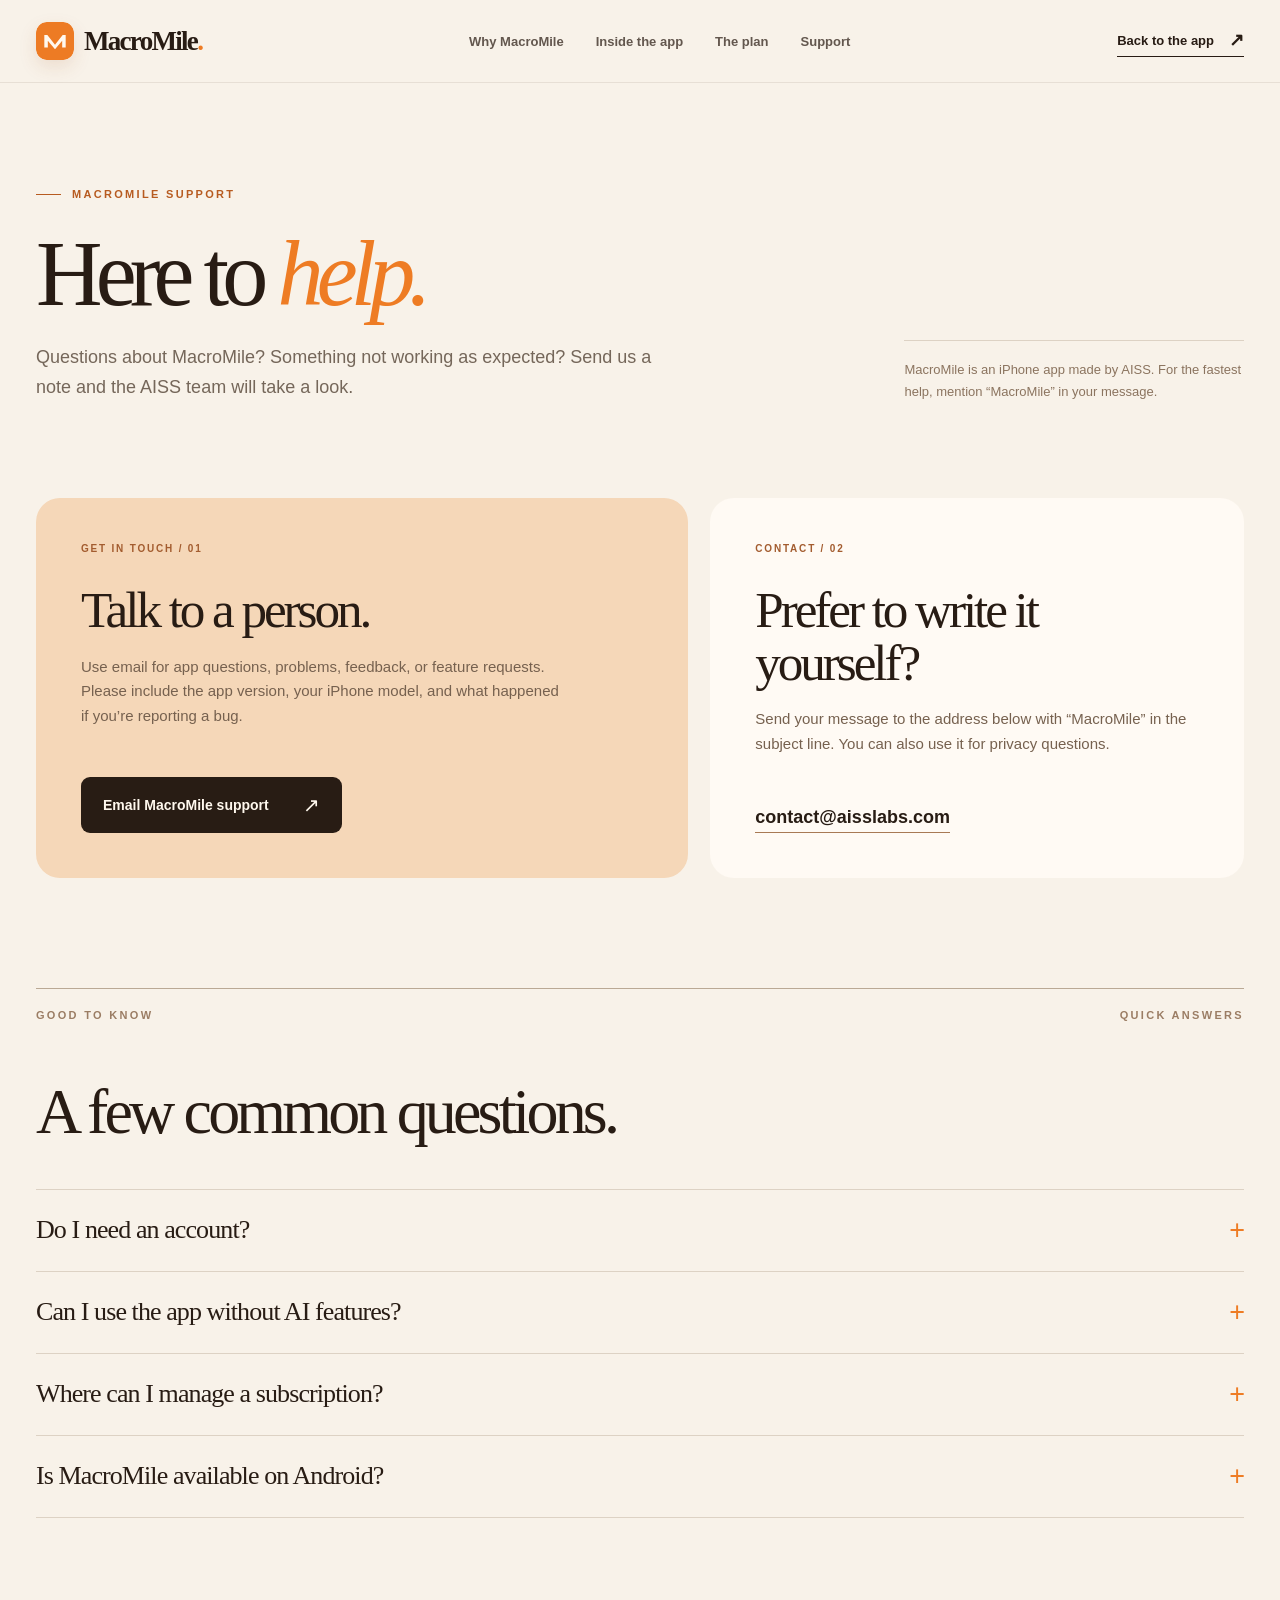
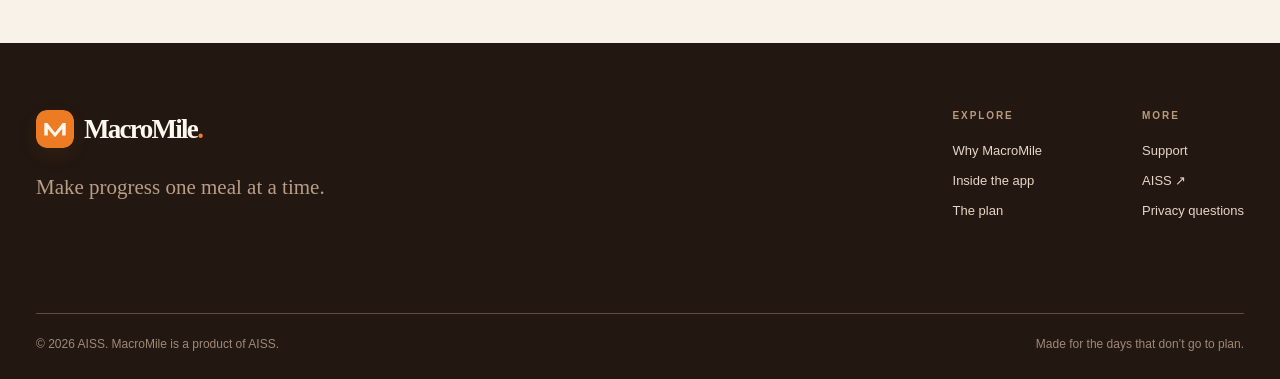
==== support/index.html @ 6ff987d9 "Add MacroMile marketing site" ====
<!doctype html>
<html lang="en">
<head>
  <meta charset="utf-8">
  <meta name="viewport" content="width=device-width, initial-scale=1">
  <meta name="theme-color" content="#f8f2e9">
  <meta name="description" content="Get help with MacroMile, the iPhone nutrition and macro tracking app by AISS. Contact the team, report a problem, or share feedback.">
  <title>Support — MacroMile</title>
  <link rel="icon" type="image/svg+xml" href="/assets/mark.svg">
  <link rel="stylesheet" href="/styles.css">
  <script src="/script.js" defer></script>
</head>
<body>
  <a class="skip-link" href="#main">Skip to content</a>
  <header class="site-header"><div class="header-inner shell"><a class="brand" href="/" aria-label="MacroMile home"><img src="/assets/mark.svg" width="38" height="38" alt=""><span>MacroMile<span class="brand-period">.</span></span></a><nav id="site-nav" class="site-nav" aria-label="Main navigation"><a href="/#why">Why MacroMile</a><a href="/#features">Inside the app</a><a href="/#planning">The plan</a><a href="/support/" aria-current="page">Support</a></nav><a class="header-cta" href="/">Back to the app <span aria-hidden="true">↗</span></a><button class="menu-toggle" type="button" aria-controls="site-nav" aria-expanded="false" aria-label="Open menu"><span></span><span></span></button></div></header>
  <main id="main" class="shell">
    <section class="support-hero"><div><p class="eyebrow"><span class="eyebrow-line"></span> MACROMILE SUPPORT</p><h1>Here to <em>help.</em></h1><p>Questions about MacroMile? Something not working as expected? Send us a note and the AISS team will take a look.</p></div><div class="support-hero-aside">MacroMile is an iPhone app made by AISS. For the fastest help, mention “MacroMile” in your message.</div></section>
    <section class="support-grid" aria-label="Ways to contact support">
      <article class="support-card support-card-primary"><span class="feature-num">GET IN TOUCH / 01</span><h2>Talk to a person.</h2><p>Use email for app questions, problems, feedback, or feature requests. Please include the app version, your iPhone model, and what happened if you’re reporting a bug.</p><a class="button button-dark" href="mailto:contact@aisslabs.com?subject=MacroMile%20support">Email MacroMile support <span aria-hidden="true">↗</span></a></article>
      <article class="support-card"><span class="feature-num">CONTACT / 02</span><h2>Prefer to write it yourself?</h2><p>Send your message to the address below with “MacroMile” in the subject line. You can also use it for privacy questions.</p><a class="support-address" href="mailto:contact@aisslabs.com">contact@aisslabs.com</a></article>
    </section>
    <section class="faq-section" aria-labelledby="faq-title"><div class="section-topline"><span>GOOD TO KNOW</span><span>QUICK ANSWERS</span></div><h2 id="faq-title">A few common questions.</h2><div class="faq-list"><details><summary>Do I need an account?</summary><p>No. MacroMile has no account or sign-up. Your log and profile are stored on your iPhone.</p></details><details><summary>Can I use the app without AI features?</summary><p>Yes. AI features are optional, and you can turn them off in the app. You can still track food and use the core weekly tools.</p></details><details><summary>Where can I manage a subscription?</summary><p>Subscriptions are managed through Apple. On your iPhone, open Settings, tap your name, then tap Subscriptions.</p></details><details><summary>Is MacroMile available on Android?</summary><p>MacroMile is made for iPhone. There is no Android version at this time.</p></details></div></section>
  </main>
  <footer class="site-footer"><div class="shell footer-main"><div><a class="brand footer-brand" href="/"><img src="/assets/mark.svg" width="38" height="38" alt=""><span>MacroMile<span class="brand-period">.</span></span></a><p>Make progress one meal at a time.</p></div><div class="footer-links"><div><span>EXPLORE</span><a href="/#why">Why MacroMile</a><a href="/#features">Inside the app</a><a href="/#planning">The plan</a></div><div><span>MORE</span><a href="/support/">Support</a><a href="https://aisslabs.com" target="_blank" rel="noopener noreferrer">AISS ↗</a><a href="mailto:contact@aisslabs.com?subject=MacroMile%20privacy%20question">Privacy questions</a></div></div></div><div class="shell footer-bottom"><span>© <span id="year">2026</span> AISS. MacroMile is a product of AISS.</span><span>Made for the days that don’t go to plan.</span></div></footer>
</body>
</html>
---- styles.css ----
@charset "UTF-8";

:root{--cream:#f8f2e9;--cream-2:#fffaf3;--ink:#281c14;--muted:#75675a;--line:#ddd2c4;--orange:#ee7c24;--peach:#f9dfc5;--dark:#2d2018;--radius:28px;--serif:Georgia,"Times New Roman",serif;--sans:-apple-system,BlinkMacSystemFont,"Segoe UI",Arial,sans-serif}
*{box-sizing:border-box}
html{scroll-behavior:smooth;scroll-padding-top:94px}
body{margin:0;background:var(--cream);color:var(--ink);font-family:var(--sans);-webkit-font-smoothing:antialiased}
img{display:block;max-width:100%}
a{color:inherit;text-decoration:none}
button{font:inherit}
::selection{background:#f6bb83;color:var(--ink)}
:focus-visible{outline:3px solid var(--orange);outline-offset:4px;border-radius:4px}
.shell{width:min(100% - 72px,1440px);margin-inline:auto}
.skip-link{position:absolute;left:20px;top:-60px;z-index:1000;background:var(--ink);color:white;padding:12px 18px}.skip-link:focus{top:14px}
.site-header{position:sticky;top:0;z-index:50;background:rgba(248,242,233,.91);backdrop-filter:blur(18px);border-bottom:1px solid rgba(84,54,29,.1)}
.header-inner{height:82px;display:flex;align-items:center;gap:28px}
.brand{display:inline-flex;align-items:center;gap:10px;white-space:nowrap;font-family:var(--serif);font-size:27px;font-weight:700;letter-spacing:-1.7px}
.brand img{width:38px;height:38px;border-radius:11px;box-shadow:0 7px 18px rgba(157,77,22,.13)}
.brand-period{color:var(--orange)}
.site-nav{display:flex;align-items:center;gap:32px;margin:auto;font-size:13px;font-weight:600;color:#63574e}
.site-nav a,.footer-links a{transition:color .2s}
.site-nav a:hover,.footer-links a:hover{color:var(--orange)}
.header-cta{display:inline-flex;gap:15px;align-items:center;border-bottom:1px solid var(--ink);padding:8px 0;font-size:13px;font-weight:700;white-space:nowrap}
.header-cta span{font-size:18px;line-height:0;transform:translateY(-1px)}
.menu-toggle{display:none}
.hero{min-height:770px;display:grid;grid-template-columns:.93fr 1.07fr;align-items:center;gap:30px;overflow:hidden}
.hero-copy{position:relative;z-index:2;padding:72px 0 76px}
.eyebrow{display:flex;align-items:center;gap:11px;margin:0 0 30px;font-size:11px;font-weight:800;letter-spacing:.21em;color:#b75b20}
.eyebrow-line{width:25px;height:1px;background:currentColor}
h1,h2,h3,p{margin-top:0}
h1,h2,h3{font-family:var(--serif);font-weight:400}
em{font-style:italic;font-weight:400}
.hero h1{font-size:clamp(65px,6.65vw,108px);line-height:.99;letter-spacing:-.07em;max-width:760px;margin:0 0 34px}
.hero h1 em{color:var(--orange)}
.hero-intro{max-width:540px;font-size:18px;line-height:1.67;color:#665749;margin-bottom:36px}
.hero-actions{display:flex;align-items:center;gap:30px;flex-wrap:wrap}
.button{display:inline-flex;align-items:center;justify-content:space-between;gap:34px;padding:17px 22px;border-radius:9px;font-size:14px;font-weight:750;min-height:56px;transition:transform .2s,box-shadow .2s,background .2s}
.button:hover{transform:translateY(-3px);box-shadow:0 14px 30px rgba(41,28,20,.14)}
.button-dark{background:var(--ink);color:#fff8ee}
.button-dark:hover{background:#483023}
.button span{font-size:20px;font-weight:400;line-height:0}
.text-link{font-size:14px;font-weight:700;border-bottom:1px solid #b2a08f;padding:8px 0;white-space:nowrap}
.text-link span{font-size:18px;margin-left:6px}
.hero-meta{display:flex;align-items:center;gap:9px;margin:72px 0 0;color:#887565;font-size:12px;letter-spacing:.07em;font-weight:650}
.meta-dot{width:7px;height:7px;border-radius:50%;background:var(--orange)}
.hero-art{height:750px;position:relative;isolation:isolate}
.hero-orbit{position:absolute;width:780px;height:780px;border-radius:50%;background:radial-gradient(circle at 43% 42%,#f9deb9 0 37%,#f4cda6 38% 55%,transparent 56%);top:-20px;left:5%;z-index:-2;opacity:.82}
.hero-card{position:absolute;overflow:hidden;border-radius:25px;background:#f5dfc7;box-shadow:0 28px 55px rgba(74,40,13,.22),0 0 0 1px rgba(117,65,23,.11);transition:transform .35s ease}
.hero-card img{width:100%;height:auto}
.hero-card-back{width:290px;top:127px;left:2%;transform:rotate(-12deg)}
.hero-card-front{width:342px;top:43px;right:0;transform:rotate(8deg)}
.hero-art:hover .hero-card-back{transform:translate(-7px,-7px) rotate(-14deg)}
.hero-art:hover .hero-card-front{transform:translate(8px,-9px) rotate(9deg)}
.hero-seal{position:absolute;width:117px;height:117px;border-radius:50%;background:#fffaf1;box-shadow:0 14px 30px rgba(79,47,20,.14);display:flex;align-items:center;justify-content:center;flex-direction:column;right:50px;bottom:69px;transform:rotate(9deg);font-size:13px;font-weight:850;line-height:1.17;text-align:center;letter-spacing:.11em;color:#b8541a}
.seal-star{font-size:18px;line-height:1;margin-top:4px}
.thesis-band{background:var(--orange);color:#fff9ee;overflow:hidden}
.thesis-track{display:flex;gap:36px;align-items:center;white-space:nowrap;min-height:93px;width:max-content;animation:drift 38s linear infinite;font-family:var(--serif);font-size:30px;letter-spacing:-.04em;font-style:italic}
.thesis-track span:first-child{margin-left:-200px}
.band-flower{font-size:26px;font-family:var(--sans);font-style:normal}
@keyframes drift{to{transform:translateX(-550px)}}
.section-space{padding-block:134px}
.section-topline{display:flex;align-items:center;justify-content:space-between;border-top:1px solid #baa995;padding-top:20px;margin-bottom:58px;color:#9b7d64;font-size:11px;letter-spacing:.21em;font-weight:800}
.story-heading{display:grid;grid-template-columns:1.2fr .6fr;gap:100px;align-items:end;margin-bottom:70px}
.story-heading h2,.feature-intro h2,.plan-heading h2,.values-layout h2{font-size:clamp(48px,5.4vw,82px);line-height:1.02;letter-spacing:-.065em;margin-bottom:0}
.story-heading h2 em,.plan-heading h2 em{color:var(--orange)}
.story-heading p,.feature-intro p,.plan-heading>p{font-size:17px;line-height:1.68;color:var(--muted);max-width:350px;margin:0 0 6px}
.story-layout{display:grid;grid-template-columns:minmax(0,.96fr) minmax(0,.84fr) minmax(0,.66fr);align-items:center;gap:36px}
.story-visual{position:relative;background:#e9c7a5;border-radius:24px;overflow:hidden;box-shadow:0 18px 35px rgba(85,54,32,.08)}
.story-visual img{width:100%;height:auto}
.story-visual-small{align-self:end;background:#ed822a}
.image-index{position:absolute;left:15px;bottom:16px;background:rgba(255,249,239,.88);backdrop-filter:blur(8px);padding:10px 13px;border-radius:100px;font-size:10px;font-weight:800;letter-spacing:.1em}
.story-detail{padding:30px 6px}
.small-mark{width:48px;height:48px;border:1px solid var(--orange);border-radius:50%;display:grid;place-items:center;color:var(--orange);font-size:25px;margin-bottom:31px}
.story-detail h3{font-size:clamp(37px,3.2vw,52px);line-height:1.06;letter-spacing:-.05em;margin-bottom:24px}
.story-detail h3 em{color:var(--orange)}
.story-detail>p{font-size:15px;line-height:1.75;color:var(--muted);margin-bottom:35px}
.principles{border-top:1px solid var(--line)}
.principles>div{display:grid;grid-template-columns:32px 1fr;gap:12px;align-items:start;padding:15px 0;border-bottom:1px solid var(--line)}
.principles span{font-size:11px;font-weight:800;color:var(--orange)}
.principles p{font-size:13px;line-height:1.45;margin:0;font-weight:650}
.features-section{background:#281d16;color:#fff7ed;overflow:hidden}
.section-topline-light{border-color:#6d5544;color:#b99c83}
.feature-intro{display:grid;grid-template-columns:1fr .48fr;align-items:end;gap:100px;margin-bottom:65px}
.feature-intro h2{max-width:810px}
.feature-intro h2 em{color:#f7a758}
.feature-intro p{color:#d0b9a7;margin-bottom:4px}
.feature-grid{display:grid;grid-template-columns:repeat(3,minmax(0,1fr));gap:20px;align-items:start}
.feature-card{position:relative;overflow:hidden;border-radius:23px;min-height:825px;color:var(--ink);display:flex;flex-direction:column}
.feature-card-peach{background:#f4dfc9}.feature-card-rose{background:#dab2a4}.feature-card-sand{background:#e8ccae}
.feature-card-copy{position:relative;z-index:2;padding:36px 33px 23px;min-height:278px}
.feature-num{font-size:10px;letter-spacing:.18em;font-weight:850;color:#a35c2f}
.feature-card h3{font-size:clamp(31px,2.7vw,45px);line-height:1.03;letter-spacing:-.05em;margin:23px 0 15px}
.feature-card p{font-size:14px;line-height:1.6;color:#664f40;margin:0}
.feature-card img{width:75%;height:auto;align-self:center;border-radius:16px 16px 0 0;box-shadow:0 18px 42px rgba(48,24,12,.17);margin-top:2px}
.feature-card-rose img{width:80%}
.plan-heading{display:grid;grid-template-columns:1fr .4fr;align-items:end;gap:100px;margin-bottom:64px}
.plan-heading h2{max-width:760px}.plan-heading>p{max-width:365px}
.plan-gallery{display:grid;grid-template-columns:repeat(3,minmax(0,1fr));gap:22px}
.plan-poster{margin:0;overflow:hidden;border-radius:22px 22px 0 0}
.plan-poster img{width:100%;height:auto;border-radius:22px;transition:transform .35s ease,box-shadow .35s ease;box-shadow:0 18px 34px rgba(100,63,31,.08)}
.plan-poster:hover img{transform:translateY(-7px);box-shadow:0 25px 48px rgba(100,63,31,.15)}
.plan-poster figcaption{display:flex;align-items:center;gap:13px;padding:19px 2px;font-size:13px;font-weight:700;border-bottom:1px solid var(--line)}
.plan-poster figcaption span{font-size:11px;color:var(--orange);font-weight:850}
.plan-note{max-width:610px;margin:35px 0 0 auto;font-size:13px;line-height:1.6;color:#907d6b}
.values-section{background:#e77b25;color:#fff9ef;padding:112px 0}
.values-layout{display:grid;grid-template-columns:1fr .54fr;gap:12%;align-items:center}
.eyebrow-cream{color:#fff2e2}
.values-layout h2{max-width:850px}
.values-layout h2 em{color:#3e2213}
.values-copy{padding-top:28px}
.values-copy p{font-size:17px;line-height:1.72;margin:0;color:#fff7ee}
.values-rule{height:1px;background:rgba(255,255,255,.55);margin:28px 0}
.closing-section{text-align:center;padding-block:160px;display:flex;align-items:center;flex-direction:column}
.closing-sun{font-size:42px;color:var(--orange);line-height:1;margin-bottom:36px}
.closing-section .eyebrow{margin-bottom:22px}
.closing-section h2{font-size:clamp(58px,7vw,110px);letter-spacing:-.075em;line-height:1;margin:0 0 28px}
.closing-section h2 em{color:var(--orange)}
.closing-section>p:not(.eyebrow){max-width:520px;color:var(--muted);font-size:17px;line-height:1.65;margin-bottom:30px}
.closing-actions{display:flex;align-items:center;gap:27px}
.closing-actions>span{font-size:12px;color:#917c68}
.site-footer{background:#221811;color:#fff8ee;padding:67px 0 28px}
.footer-main{display:grid;grid-template-columns:1fr 1fr;gap:50px;padding-bottom:95px}
.footer-brand{color:#fff8ee}
.footer-main>div:first-child>p{font-family:var(--serif);font-size:21px;color:#b99d86;margin:23px 0 0}
.footer-links{display:flex;justify-content:flex-end;gap:100px}
.footer-links>div{display:flex;flex-direction:column;gap:15px}
.footer-links span{font-size:10px;letter-spacing:.19em;color:#ba9a7e;font-weight:800;margin-bottom:7px}
.footer-links a{font-size:13px;color:#e6d6c8}
.footer-bottom{border-top:1px solid #634a3a;padding-top:23px;display:flex;justify-content:space-between;gap:20px;font-size:12px;color:#9f8878}

/* Support page */
.support-hero{padding-block:105px 95px;display:grid;grid-template-columns:1fr .42fr;gap:60px;align-items:end}
.support-hero h1{font-size:clamp(62px,7.2vw,112px);letter-spacing:-.075em;line-height:.97;margin:0 0 24px}
.support-hero h1 em{color:var(--orange)}
.support-hero p:not(.eyebrow){font-size:18px;line-height:1.65;color:var(--muted);max-width:620px;margin:0}
.support-hero-aside{border-top:1px solid var(--line);padding-top:18px;font-size:13px;line-height:1.7;color:#8b745f}
.support-grid{display:grid;grid-template-columns:1.1fr .9fr;gap:22px;padding-bottom:110px}
.support-card{border-radius:24px;padding:45px;background:#fffaf4;min-height:380px;display:flex;flex-direction:column;align-items:flex-start}
.support-card-primary{background:#f5d7b8}
.support-card .feature-num{margin-bottom:30px}
.support-card h2{font-size:clamp(38px,4vw,62px);line-height:1.03;letter-spacing:-.06em;margin:0 0 18px}
.support-card p{font-size:15px;line-height:1.65;color:#76614f;max-width:480px}
.support-card .button{margin-top:auto}
.support-address{font-size:18px;font-weight:700;border-bottom:1px solid #a87954;padding-bottom:4px;margin-top:auto}
.faq-section{padding-bottom:125px}
.faq-section h2{font-size:clamp(43px,5vw,72px);letter-spacing:-.06em;line-height:1.02;margin:0 0 45px}
.faq-list{border-top:1px solid var(--line)}
.faq-list details{border-bottom:1px solid var(--line);padding:25px 0}
.faq-list summary{cursor:pointer;list-style:none;display:flex;justify-content:space-between;gap:25px;font-family:var(--serif);font-size:26px;letter-spacing:-.035em}
.faq-list summary::-webkit-details-marker{display:none}
.faq-list summary::after{content:"+";font-family:var(--sans);font-size:27px;color:var(--orange);font-weight:300}
.faq-list details[open] summary::after{content:"−"}
.faq-list details p{max-width:780px;margin:18px 0 4px;font-size:15px;line-height:1.65;color:var(--muted)}

@media(max-width:1100px){.shell{width:min(100% - 48px,1440px)}.site-nav{gap:19px}.hero{grid-template-columns:1fr 1fr;min-height:675px}.hero h1{font-size:clamp(63px,6.9vw,90px)}.hero-art{height:660px}.hero-card-back{width:245px;top:140px}.hero-card-front{width:285px;top:65px}.hero-seal{right:28px;bottom:35px}.story-layout{gap:20px}.story-detail{padding:5px}.story-detail h3{font-size:37px}.feature-card{min-height:720px}.feature-card-copy{min-height:290px;padding:28px 24px 20px}.feature-card img{width:83%}.feature-intro,.plan-heading{gap:55px}}
@media(max-width:800px){.header-inner{height:70px}.site-nav{position:absolute;top:70px;left:0;right:0;background:var(--cream);border-bottom:1px solid var(--line);padding:22px 24px 28px;display:none;flex-direction:column;align-items:stretch;gap:0;box-shadow:0 20px 28px rgba(41,28,20,.07)}.site-nav.open{display:flex}.site-nav a{padding:13px 4px;font-size:15px}.header-cta{margin-left:auto}.menu-toggle{display:flex;width:38px;height:38px;border:0;background:transparent;flex-direction:column;align-items:center;justify-content:center;gap:6px;cursor:pointer}.menu-toggle span{height:2px;width:23px;background:var(--ink);transition:transform .2s}.menu-toggle[aria-expanded="true"] span:first-child{transform:translateY(4px) rotate(45deg)}.menu-toggle[aria-expanded="true"] span:last-child{transform:translateY(-4px) rotate(-45deg)}.hero{display:flex;flex-direction:column;align-items:stretch;min-height:0;gap:0}.hero-copy{padding:88px 0 10px}.hero h1{max-width:750px;font-size:clamp(62px,10vw,94px)}.hero-intro{max-width:620px}.hero-meta{margin-top:44px}.hero-art{height:700px;width:min(100%,660px);align-self:center}.hero-card-back{left:8%;top:115px;width:285px}.hero-card-front{right:5%;top:30px;width:330px}.hero-orbit{left:0}.story-heading,.feature-intro,.plan-heading,.values-layout{grid-template-columns:1fr;gap:26px}.story-heading p,.feature-intro p,.plan-heading>p{max-width:590px}.story-layout{grid-template-columns:1fr 1fr;gap:24px}.story-detail{grid-column:2;grid-row:1;padding:5px}.story-visual-small{grid-column:2;grid-row:2;max-width:65%;justify-self:center}.story-visual:first-child{grid-row:1/span 2}.feature-grid{gap:14px}.feature-card{min-height:620px}.feature-card-copy{min-height:340px}.feature-card h3{font-size:31px}.feature-card p{font-size:13px}.feature-card img{width:90%}.plan-gallery{gap:14px}.values-layout{gap:25px}.values-copy{padding-top:0}.values-copy p{max-width:650px}.support-hero{grid-template-columns:1fr;gap:30px}.support-hero-aside{max-width:600px}.support-grid{grid-template-columns:1fr 1fr}.footer-links{gap:55px}}
@media(max-width:620px){.shell{width:min(100% - 34px,1440px)}.header-inner{gap:10px}.brand{font-size:23px;letter-spacing:-1.4px}.brand img{width:33px;height:33px}.header-cta{font-size:11px;gap:5px}.header-cta span{font-size:15px}.hero-copy{padding-top:68px}.eyebrow{font-size:9px;letter-spacing:.18em;margin-bottom:24px}.hero h1{font-size:clamp(55px,14vw,80px);margin-bottom:26px}.hero-intro{font-size:16px;line-height:1.6}.hero-actions{gap:20px}.button{min-height:52px;padding:15px 17px;font-size:13px;gap:16px}.text-link{font-size:13px}.hero-meta{margin-top:37px}.hero-art{height:505px;overflow:hidden;margin-top:10px}.hero-orbit{width:570px;height:570px;left:50%;transform:translateX(-50%);top:40px}.hero-card{border-radius:16px}.hero-card-back{width:195px;top:95px;left:4%;transform:rotate(-10deg)}.hero-card-front{width:222px;top:42px;right:1%;transform:rotate(8deg)}.hero-seal{width:84px;height:84px;right:12px;bottom:31px;font-size:9px}.seal-star{font-size:13px}.thesis-track{min-height:67px;font-size:22px;gap:22px}.section-space{padding-block:83px}.section-topline{margin-bottom:38px;font-size:9px;letter-spacing:.1em}.story-heading h2,.feature-intro h2,.plan-heading h2,.values-layout h2{font-size:clamp(45px,10vw,62px)}.story-heading p,.feature-intro p,.plan-heading>p{font-size:15px}.story-heading{margin-bottom:35px}.story-layout{grid-template-columns:1fr 1fr;gap:13px;align-items:start}.story-visual:first-child{grid-column:1;grid-row:1}.story-detail{grid-column:2;grid-row:1;padding:0}.story-detail .small-mark{display:none}.story-detail h3{font-size:clamp(28px,6vw,38px);margin-bottom:13px}.story-detail>p{font-size:12px;line-height:1.5;margin-bottom:11px}.principles>div{grid-template-columns:22px 1fr;gap:4px;padding:8px 0}.principles p{font-size:10px}.principles span{font-size:9px}.story-visual-small{grid-column:2;grid-row:2;max-width:90%;justify-self:start}.image-index{font-size:8px;padding:7px 8px;left:8px;bottom:8px}.feature-intro{margin-bottom:36px}.feature-grid{grid-template-columns:1fr;gap:18px}.feature-card{min-height:0;display:grid;grid-template-columns:1fr 44%;align-items:center;border-radius:20px}.feature-card-copy{min-height:0;padding:24px 16px 24px 24px}.feature-card h3{font-size:33px;margin:17px 0 12px}.feature-card p{font-size:12px}.feature-card img,.feature-card-rose img{width:94%;align-self:end;margin-top:30px;border-radius:12px 0 0 0}.plan-heading{margin-bottom:35px}.plan-gallery{display:flex;overflow-x:auto;scroll-snap-type:x mandatory;scrollbar-width:thin;scroll-padding-left:17px;margin:0 -17px;padding:0 17px 10px;gap:14px}.plan-poster{flex:0 0 75%;scroll-snap-align:start}.plan-poster figcaption{font-size:12px}.plan-note{font-size:12px;margin-top:25px}.values-section{padding:76px 0}.values-copy p{font-size:15px}.closing-section{padding-block:100px}.closing-section h2{font-size:clamp(54px,12vw,75px)}.closing-section>p:not(.eyebrow){font-size:15px}.closing-actions{flex-direction:column;gap:15px}.site-footer{padding-top:55px}.footer-main{grid-template-columns:1fr;gap:43px;padding-bottom:65px}.footer-links{justify-content:flex-start;gap:75px}.footer-bottom{flex-direction:column;gap:10px}.support-hero{padding-block:75px 55px}.support-hero h1{font-size:clamp(58px,13vw,84px)}.support-hero p:not(.eyebrow){font-size:16px}.support-grid{grid-template-columns:1fr;padding-bottom:70px}.support-card{min-height:335px;padding:29px}.faq-section{padding-bottom:85px}.faq-list summary{font-size:22px}}
@media(max-width:390px){.header-cta{display:none}.menu-toggle{margin-left:auto}.hero-card-back{left:0;width:180px}.hero-card-front{right:-7px;width:208px}.story-detail>p{font-size:11px}.feature-card h3{font-size:28px}.feature-card p{font-size:11px}}
@media(min-width:621px){.hero-card-front{right:35px;transform:rotate(5deg)}.hero-card-back{left:22px;transform:rotate(-8deg)}.hero-art:hover .hero-card-front{transform:translate(6px,-8px) rotate(6deg)}.hero-art:hover .hero-card-back{transform:translate(-5px,-6px) rotate(-9deg)}}
@media(max-width:620px){.hero-card-back{left:15px;top:98px;width:170px;transform:rotate(-4deg)}.hero-card-front{right:15px;top:45px;width:190px;transform:rotate(4deg)}.hero-art:hover .hero-card-back{transform:rotate(-4deg)}.hero-art:hover .hero-card-front{transform:rotate(4deg)}.story-layout{display:flex;flex-direction:column;gap:25px}.story-visual:first-child{width:min(70%,280px);align-self:flex-start}.story-visual-small{width:min(70%,280px);max-width:none;align-self:flex-end}.story-detail{width:100%;padding:6px 0}.story-detail h3{font-size:41px}.story-detail>p{font-size:15px;line-height:1.65;margin-bottom:20px}.principles>div{grid-template-columns:28px 1fr;gap:8px;padding:12px 0}.principles p{font-size:13px}.principles span{font-size:10px}}
@media(max-width:390px){.hero-card-back{left:12px;width:164px}.hero-card-front{right:12px;width:182px}.story-detail>p{font-size:15px}}
@media(prefers-reduced-motion:reduce){html{scroll-behavior:auto}.thesis-track{animation:none}.hero-card,.plan-poster img,.button{transition:none}}
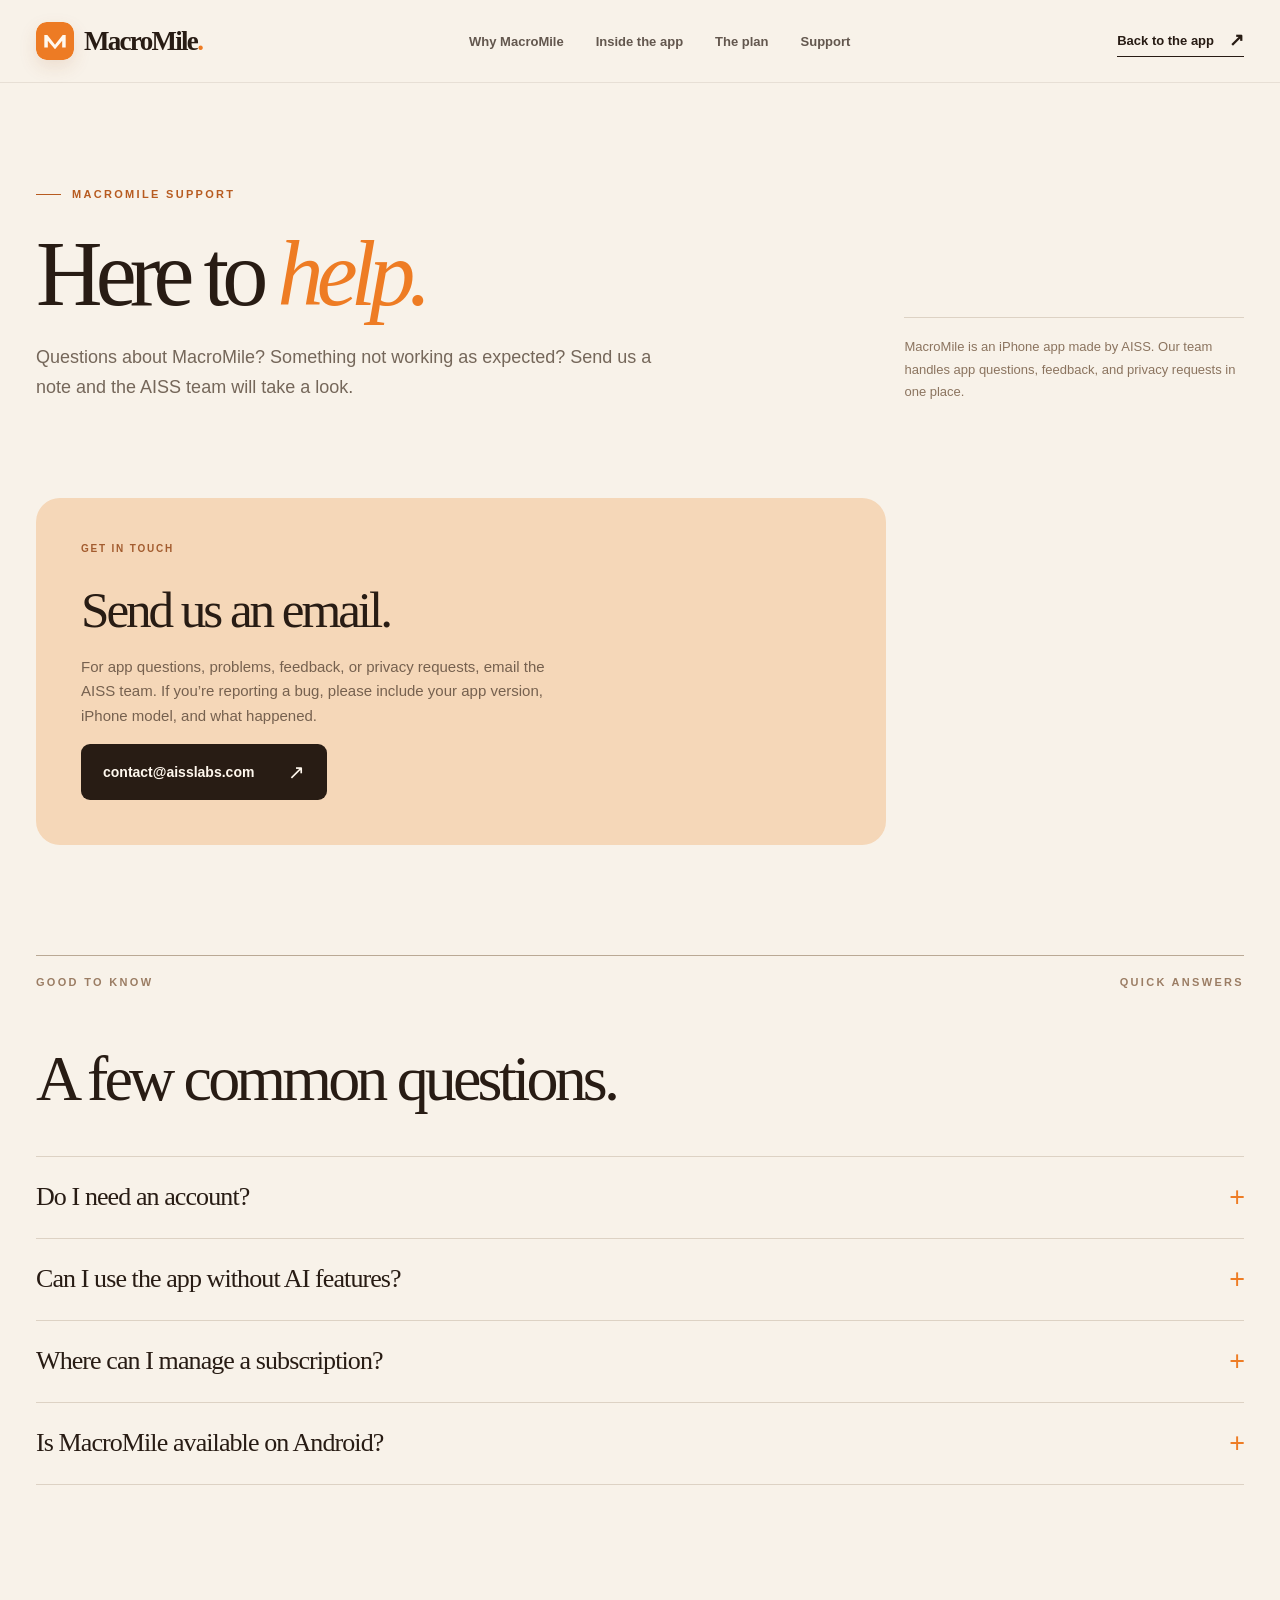
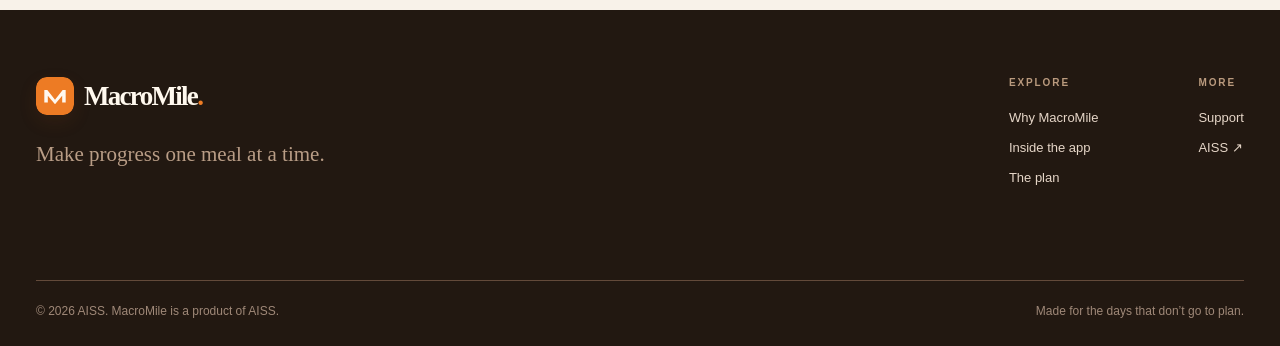
==== commit 5fc301ca: "Simplify MacroMile support contact" ====
--- a/support/index.html
+++ b/support/index.html
@@ -14,13 +14,12 @@
   <a class="skip-link" href="#main">Skip to content</a>
   <header class="site-header"><div class="header-inner shell"><a class="brand" href="/" aria-label="MacroMile home"><img src="/assets/mark.svg" width="38" height="38" alt=""><span>MacroMile<span class="brand-period">.</span></span></a><nav id="site-nav" class="site-nav" aria-label="Main navigation"><a href="/#why">Why MacroMile</a><a href="/#features">Inside the app</a><a href="/#planning">The plan</a><a href="/support/" aria-current="page">Support</a></nav><a class="header-cta" href="/">Back to the app <span aria-hidden="true">↗</span></a><button class="menu-toggle" type="button" aria-controls="site-nav" aria-expanded="false" aria-label="Open menu"><span></span><span></span></button></div></header>
   <main id="main" class="shell">
-    <section class="support-hero"><div><p class="eyebrow"><span class="eyebrow-line"></span> MACROMILE SUPPORT</p><h1>Here to <em>help.</em></h1><p>Questions about MacroMile? Something not working as expected? Send us a note and the AISS team will take a look.</p></div><div class="support-hero-aside">MacroMile is an iPhone app made by AISS. For the fastest help, mention “MacroMile” in your message.</div></section>
-    <section class="support-grid" aria-label="Ways to contact support">
-      <article class="support-card support-card-primary"><span class="feature-num">GET IN TOUCH / 01</span><h2>Talk to a person.</h2><p>Use email for app questions, problems, feedback, or feature requests. Please include the app version, your iPhone model, and what happened if you’re reporting a bug.</p><a class="button button-dark" href="mailto:contact@aisslabs.com?subject=MacroMile%20support">Email MacroMile support <span aria-hidden="true">↗</span></a></article>
-      <article class="support-card"><span class="feature-num">CONTACT / 02</span><h2>Prefer to write it yourself?</h2><p>Send your message to the address below with “MacroMile” in the subject line. You can also use it for privacy questions.</p><a class="support-address" href="mailto:contact@aisslabs.com">contact@aisslabs.com</a></article>
+    <section class="support-hero"><div><p class="eyebrow"><span class="eyebrow-line"></span> MACROMILE SUPPORT</p><h1>Here to <em>help.</em></h1><p>Questions about MacroMile? Something not working as expected? Send us a note and the AISS team will take a look.</p></div><div class="support-hero-aside">MacroMile is an iPhone app made by AISS. Our team handles app questions, feedback, and privacy requests in one place.</div></section>
+    <section class="support-grid" aria-label="Contact MacroMile support">
+      <article class="support-card support-card-primary"><span class="feature-num">GET IN TOUCH</span><h2>Send us an email.</h2><p>For app questions, problems, feedback, or privacy requests, email the AISS team. If you’re reporting a bug, please include your app version, iPhone model, and what happened.</p><a class="button button-dark" href="mailto:contact@aisslabs.com?subject=MacroMile%20support">contact@aisslabs.com <span aria-hidden="true">↗</span></a></article>
     </section>
     <section class="faq-section" aria-labelledby="faq-title"><div class="section-topline"><span>GOOD TO KNOW</span><span>QUICK ANSWERS</span></div><h2 id="faq-title">A few common questions.</h2><div class="faq-list"><details><summary>Do I need an account?</summary><p>No. MacroMile has no account or sign-up. Your log and profile are stored on your iPhone.</p></details><details><summary>Can I use the app without AI features?</summary><p>Yes. AI features are optional, and you can turn them off in the app. You can still track food and use the core weekly tools.</p></details><details><summary>Where can I manage a subscription?</summary><p>Subscriptions are managed through Apple. On your iPhone, open Settings, tap your name, then tap Subscriptions.</p></details><details><summary>Is MacroMile available on Android?</summary><p>MacroMile is made for iPhone. There is no Android version at this time.</p></details></div></section>
   </main>
-  <footer class="site-footer"><div class="shell footer-main"><div><a class="brand footer-brand" href="/"><img src="/assets/mark.svg" width="38" height="38" alt=""><span>MacroMile<span class="brand-period">.</span></span></a><p>Make progress one meal at a time.</p></div><div class="footer-links"><div><span>EXPLORE</span><a href="/#why">Why MacroMile</a><a href="/#features">Inside the app</a><a href="/#planning">The plan</a></div><div><span>MORE</span><a href="/support/">Support</a><a href="https://aisslabs.com" target="_blank" rel="noopener noreferrer">AISS ↗</a><a href="mailto:contact@aisslabs.com?subject=MacroMile%20privacy%20question">Privacy questions</a></div></div></div><div class="shell footer-bottom"><span>© <span id="year">2026</span> AISS. MacroMile is a product of AISS.</span><span>Made for the days that don’t go to plan.</span></div></footer>
+  <footer class="site-footer"><div class="shell footer-main"><div><a class="brand footer-brand" href="/"><img src="/assets/mark.svg" width="38" height="38" alt=""><span>MacroMile<span class="brand-period">.</span></span></a><p>Make progress one meal at a time.</p></div><div class="footer-links"><div><span>EXPLORE</span><a href="/#why">Why MacroMile</a><a href="/#features">Inside the app</a><a href="/#planning">The plan</a></div><div><span>MORE</span><a href="/support/">Support</a><a href="https://aisslabs.com" target="_blank" rel="noopener noreferrer">AISS ↗</a></div></div></div><div class="shell footer-bottom"><span>© <span id="year">2026</span> AISS. MacroMile is a product of AISS.</span><span>Made for the days that don’t go to plan.</span></div></footer>
 </body>
 </html>
--- a/styles.css
+++ b/styles.css
@@ -133,14 +133,13 @@
 .support-hero h1 em{color:var(--orange)}
 .support-hero p:not(.eyebrow){font-size:18px;line-height:1.65;color:var(--muted);max-width:620px;margin:0}
 .support-hero-aside{border-top:1px solid var(--line);padding-top:18px;font-size:13px;line-height:1.7;color:#8b745f}
-.support-grid{display:grid;grid-template-columns:1.1fr .9fr;gap:22px;padding-bottom:110px}
-.support-card{border-radius:24px;padding:45px;background:#fffaf4;min-height:380px;display:flex;flex-direction:column;align-items:flex-start}
+.support-grid{display:grid;grid-template-columns:minmax(0,1fr);max-width:850px;padding-bottom:110px}
+.support-card{border-radius:24px;padding:45px;background:#fffaf4;min-height:330px;display:flex;flex-direction:column;align-items:flex-start}
 .support-card-primary{background:#f5d7b8}
 .support-card .feature-num{margin-bottom:30px}
 .support-card h2{font-size:clamp(38px,4vw,62px);line-height:1.03;letter-spacing:-.06em;margin:0 0 18px}
 .support-card p{font-size:15px;line-height:1.65;color:#76614f;max-width:480px}
 .support-card .button{margin-top:auto}
-.support-address{font-size:18px;font-weight:700;border-bottom:1px solid #a87954;padding-bottom:4px;margin-top:auto}
 .faq-section{padding-bottom:125px}
 .faq-section h2{font-size:clamp(43px,5vw,72px);letter-spacing:-.06em;line-height:1.02;margin:0 0 45px}
 .faq-list{border-top:1px solid var(--line)}
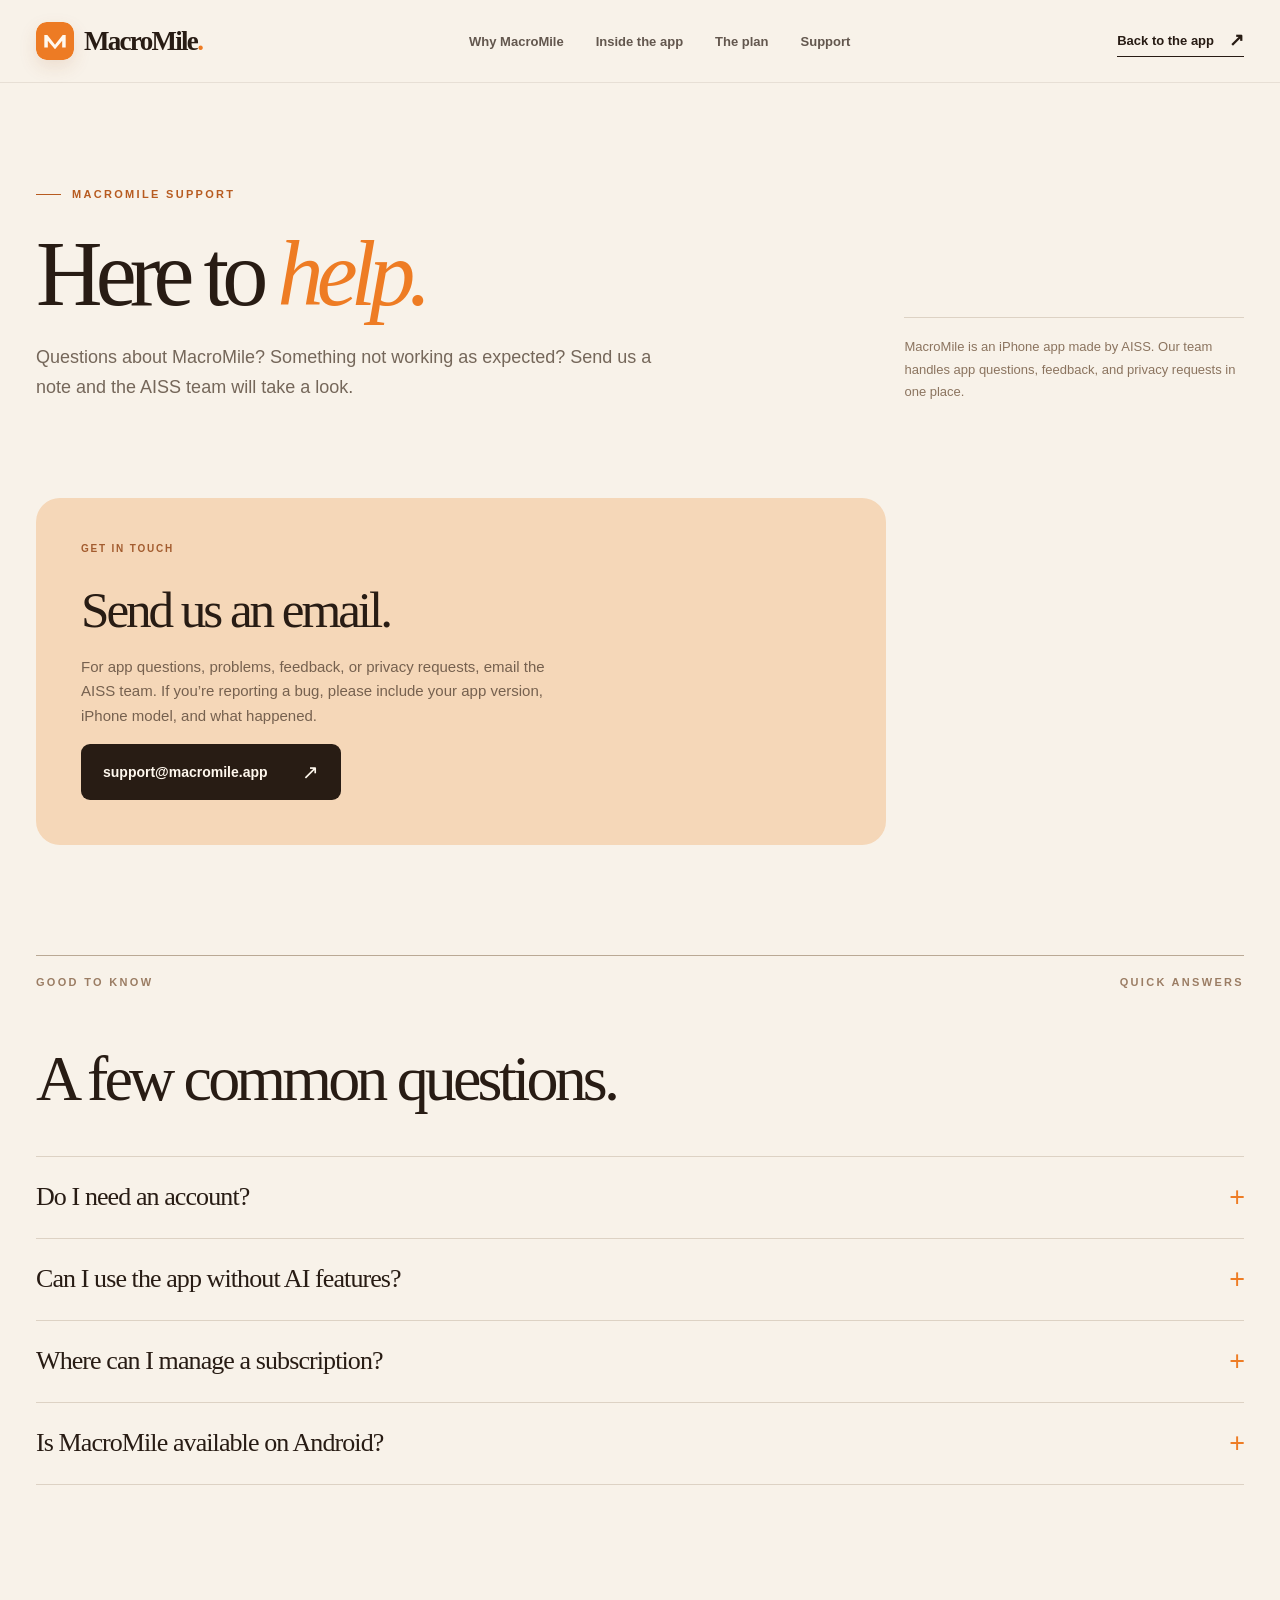
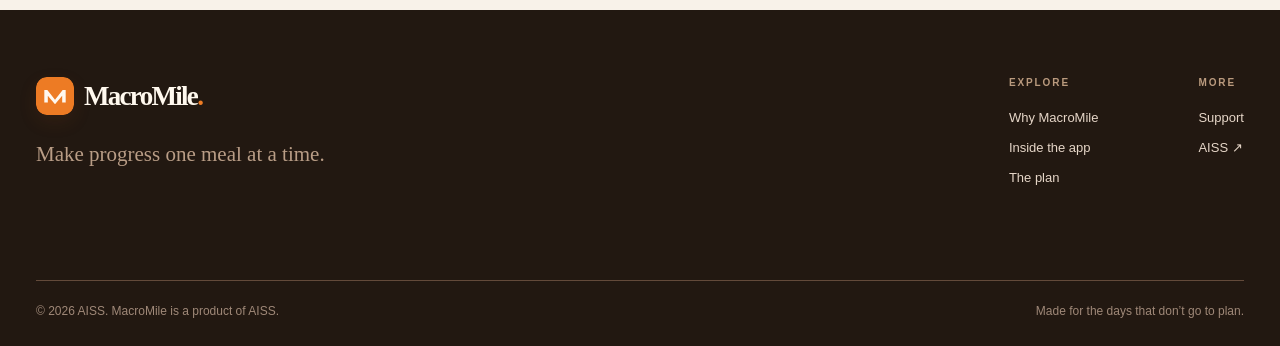
==== commit 877e3264: "Use branded MacroMile support address" ====
--- a/support/index.html
+++ b/support/index.html
@@ -16,7 +16,7 @@
   <main id="main" class="shell">
     <section class="support-hero"><div><p class="eyebrow"><span class="eyebrow-line"></span> MACROMILE SUPPORT</p><h1>Here to <em>help.</em></h1><p>Questions about MacroMile? Something not working as expected? Send us a note and the AISS team will take a look.</p></div><div class="support-hero-aside">MacroMile is an iPhone app made by AISS. Our team handles app questions, feedback, and privacy requests in one place.</div></section>
     <section class="support-grid" aria-label="Contact MacroMile support">
-      <article class="support-card support-card-primary"><span class="feature-num">GET IN TOUCH</span><h2>Send us an email.</h2><p>For app questions, problems, feedback, or privacy requests, email the AISS team. If you’re reporting a bug, please include your app version, iPhone model, and what happened.</p><a class="button button-dark" href="mailto:contact@aisslabs.com?subject=MacroMile%20support">contact@aisslabs.com <span aria-hidden="true">↗</span></a></article>
+      <article class="support-card support-card-primary"><span class="feature-num">GET IN TOUCH</span><h2>Send us an email.</h2><p>For app questions, problems, feedback, or privacy requests, email the AISS team. If you’re reporting a bug, please include your app version, iPhone model, and what happened.</p><a class="button button-dark" href="mailto:support@macromile.app?subject=MacroMile%20support">support@macromile.app <span aria-hidden="true">↗</span></a></article>
     </section>
     <section class="faq-section" aria-labelledby="faq-title"><div class="section-topline"><span>GOOD TO KNOW</span><span>QUICK ANSWERS</span></div><h2 id="faq-title">A few common questions.</h2><div class="faq-list"><details><summary>Do I need an account?</summary><p>No. MacroMile has no account or sign-up. Your log and profile are stored on your iPhone.</p></details><details><summary>Can I use the app without AI features?</summary><p>Yes. AI features are optional, and you can turn them off in the app. You can still track food and use the core weekly tools.</p></details><details><summary>Where can I manage a subscription?</summary><p>Subscriptions are managed through Apple. On your iPhone, open Settings, tap your name, then tap Subscriptions.</p></details><details><summary>Is MacroMile available on Android?</summary><p>MacroMile is made for iPhone. There is no Android version at this time.</p></details></div></section>
   </main>
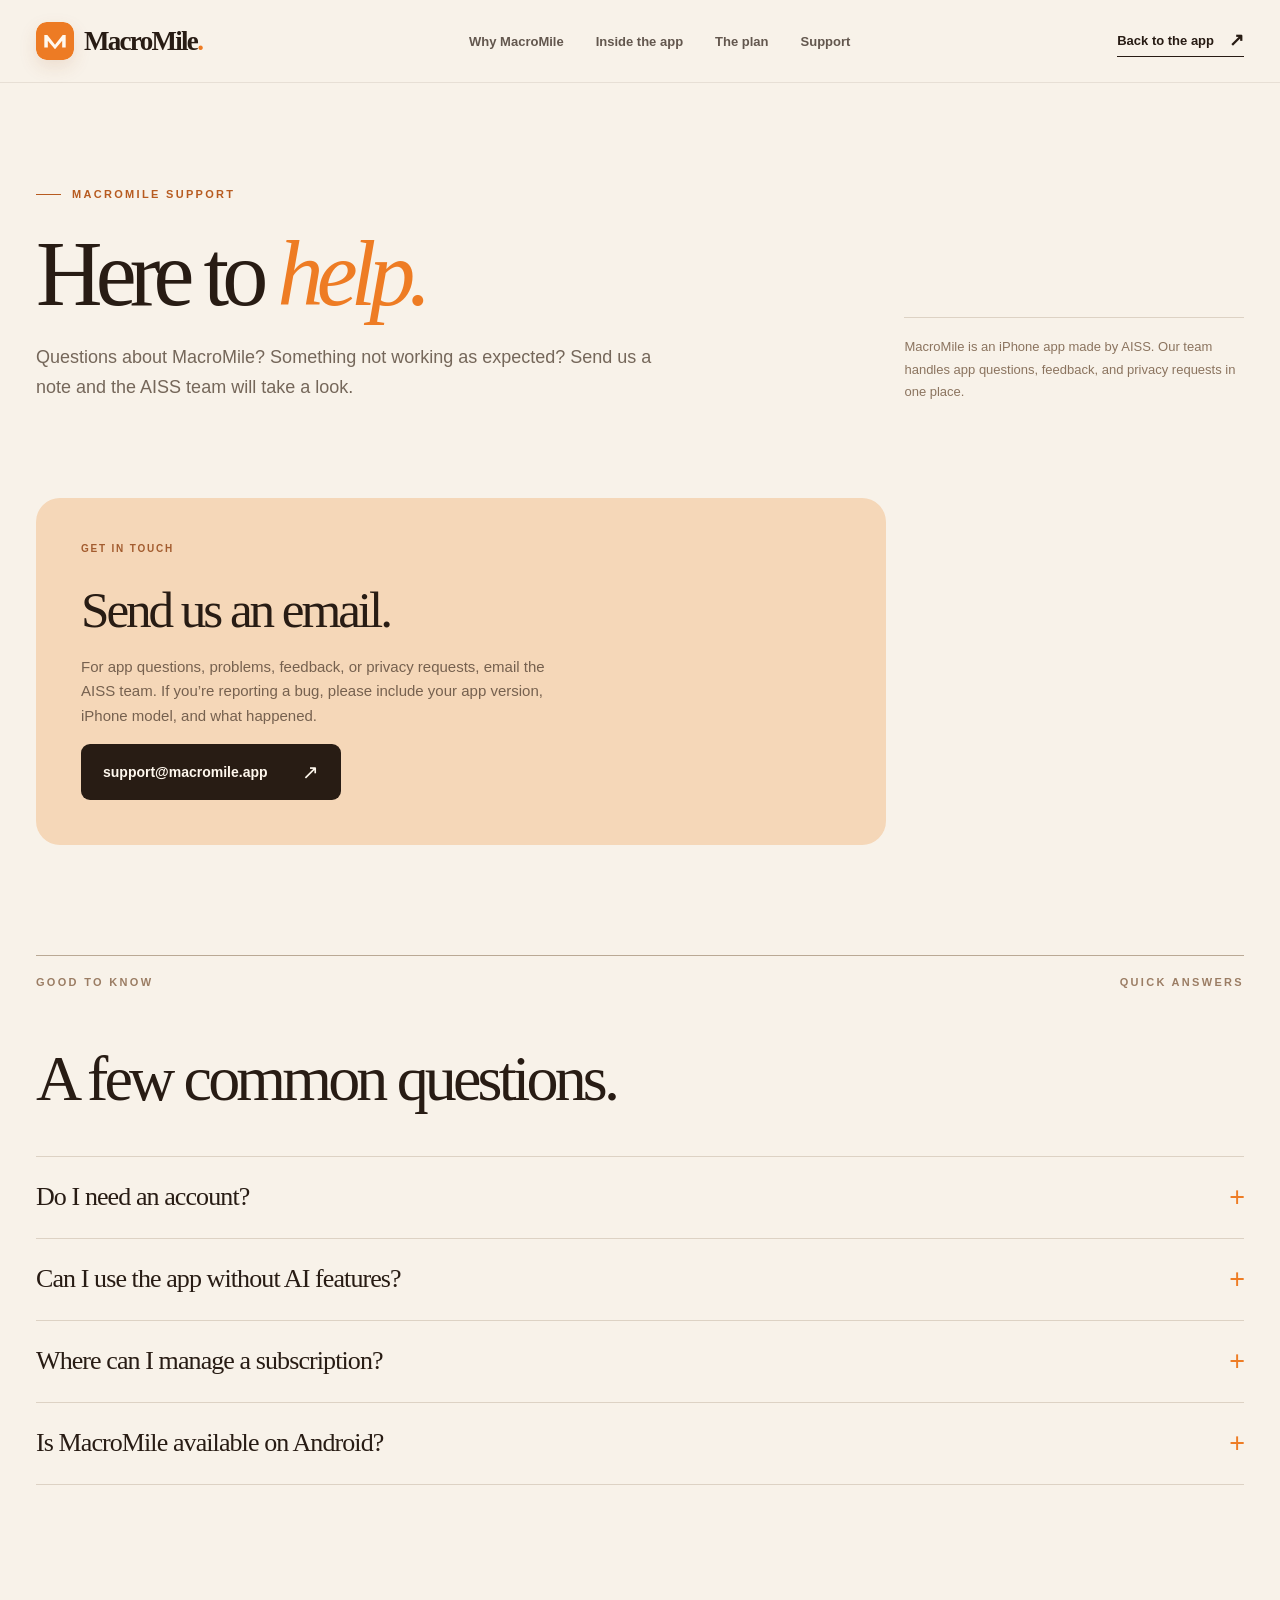
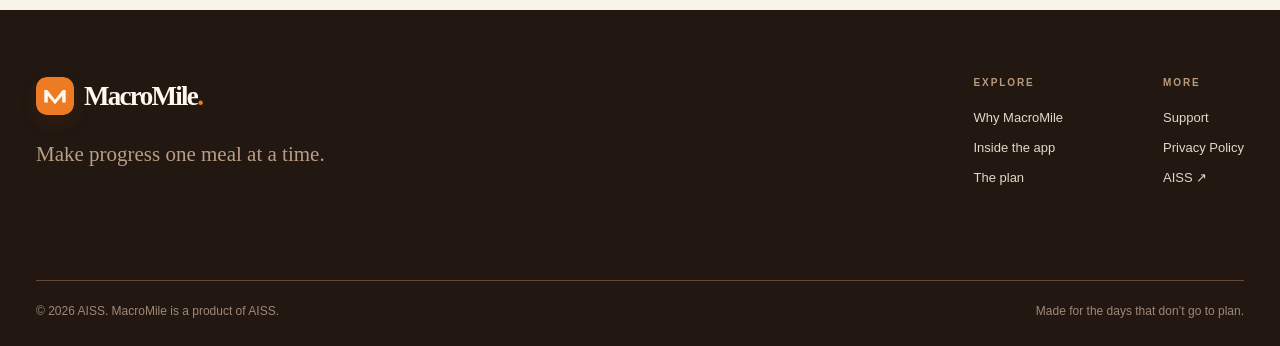
==== commit 99504aca: "Host MacroMile privacy policy on app site" ====
--- a/support/index.html
+++ b/support/index.html
@@ -20,6 +20,6 @@
     </section>
     <section class="faq-section" aria-labelledby="faq-title"><div class="section-topline"><span>GOOD TO KNOW</span><span>QUICK ANSWERS</span></div><h2 id="faq-title">A few common questions.</h2><div class="faq-list"><details><summary>Do I need an account?</summary><p>No. MacroMile has no account or sign-up. Your log and profile are stored on your iPhone.</p></details><details><summary>Can I use the app without AI features?</summary><p>Yes. AI features are optional, and you can turn them off in the app. You can still track food and use the core weekly tools.</p></details><details><summary>Where can I manage a subscription?</summary><p>Subscriptions are managed through Apple. On your iPhone, open Settings, tap your name, then tap Subscriptions.</p></details><details><summary>Is MacroMile available on Android?</summary><p>MacroMile is made for iPhone. There is no Android version at this time.</p></details></div></section>
   </main>
-  <footer class="site-footer"><div class="shell footer-main"><div><a class="brand footer-brand" href="/"><img src="/assets/mark.svg" width="38" height="38" alt=""><span>MacroMile<span class="brand-period">.</span></span></a><p>Make progress one meal at a time.</p></div><div class="footer-links"><div><span>EXPLORE</span><a href="/#why">Why MacroMile</a><a href="/#features">Inside the app</a><a href="/#planning">The plan</a></div><div><span>MORE</span><a href="/support/">Support</a><a href="https://aisslabs.com" target="_blank" rel="noopener noreferrer">AISS ↗</a></div></div></div><div class="shell footer-bottom"><span>© <span id="year">2026</span> AISS. MacroMile is a product of AISS.</span><span>Made for the days that don’t go to plan.</span></div></footer>
+  <footer class="site-footer"><div class="shell footer-main"><div><a class="brand footer-brand" href="/"><img src="/assets/mark.svg" width="38" height="38" alt=""><span>MacroMile<span class="brand-period">.</span></span></a><p>Make progress one meal at a time.</p></div><div class="footer-links"><div><span>EXPLORE</span><a href="/#why">Why MacroMile</a><a href="/#features">Inside the app</a><a href="/#planning">The plan</a></div><div><span>MORE</span><a href="/support/">Support</a><a href="/privacy/">Privacy Policy</a><a href="https://aisslabs.com" target="_blank" rel="noopener noreferrer">AISS ↗</a></div></div></div><div class="shell footer-bottom"><span>© <span id="year">2026</span> AISS. MacroMile is a product of AISS.</span><span>Made for the days that don’t go to plan.</span></div></footer>
 </body>
 </html>
--- a/styles.css
+++ b/styles.css
@@ -150,6 +150,32 @@
 .faq-list details[open] summary::after{content:"−"}
 .faq-list details p{max-width:780px;margin:18px 0 4px;font-size:15px;line-height:1.65;color:var(--muted)}
 
+/* Privacy policy */
+.privacy-page{padding-bottom:120px}
+.privacy-hero{padding:94px 0 58px;border-bottom:1px solid var(--line)}
+.privacy-hero h1{font-size:clamp(58px,7vw,104px);line-height:1;letter-spacing:-.07em;max-width:850px;margin:0 0 28px}
+.privacy-hero h1 em{color:var(--orange)}
+.privacy-date{font-size:13px;color:var(--muted);margin:0}
+.privacy-layout{display:grid;grid-template-columns:minmax(180px,250px) minmax(0,760px);gap:clamp(45px,7vw,115px);padding-top:55px}
+.privacy-aside{align-self:start;position:sticky;top:115px;border-top:1px solid var(--line);padding-top:20px}
+.privacy-aside>span{display:block;font-size:10px;font-weight:800;letter-spacing:.2em;color:#9b7d64;margin-bottom:22px}
+.privacy-aside a{display:block;font-size:13px;line-height:1.35;color:var(--muted);padding:8px 0}
+.privacy-aside a:hover{color:var(--orange)}
+.privacy-content{font-size:16px;line-height:1.78;color:#5f5146}
+.privacy-content>p:first-child{font-size:19px;line-height:1.65;color:var(--ink)}
+.privacy-content p{margin:0 0 19px}
+.privacy-content strong{color:var(--ink)}
+.privacy-content section{padding-top:35px;margin-top:40px;border-top:1px solid var(--line)}
+.privacy-content h2{font-size:clamp(30px,3vw,43px);line-height:1.14;letter-spacing:-.045em;color:var(--ink);margin:0 0 24px}
+.privacy-content ul{margin:0 0 22px;padding-left:23px}
+.privacy-content li{padding-left:5px;margin-bottom:12px}
+.privacy-content li::marker{color:var(--orange)}
+.privacy-content a{color:#aa4d14;text-decoration:underline;text-underline-offset:3px}
+.privacy-content a:hover{color:var(--ink)}
+.privacy-content .contact-details{font-style:normal;line-height:1.8}
+@media(max-width:800px){.privacy-layout{grid-template-columns:1fr;gap:32px}.privacy-aside{position:static}.privacy-aside nav{display:grid;grid-template-columns:repeat(2,minmax(0,1fr));gap:2px 18px}}
+@media(max-width:620px){.privacy-page{padding-bottom:85px}.privacy-hero{padding:73px 0 43px}.privacy-hero h1{font-size:clamp(54px,12vw,76px)}.privacy-layout{padding-top:38px}.privacy-aside nav{grid-template-columns:1fr 1fr}.privacy-aside a{font-size:12px}.privacy-content{font-size:15px;line-height:1.72}.privacy-content>p:first-child{font-size:17px}.privacy-content section{margin-top:32px;padding-top:28px}}
+
 @media(max-width:1100px){.shell{width:min(100% - 48px,1440px)}.site-nav{gap:19px}.hero{grid-template-columns:1fr 1fr;min-height:675px}.hero h1{font-size:clamp(63px,6.9vw,90px)}.hero-art{height:660px}.hero-card-back{width:245px;top:140px}.hero-card-front{width:285px;top:65px}.hero-seal{right:28px;bottom:35px}.story-layout{gap:20px}.story-detail{padding:5px}.story-detail h3{font-size:37px}.feature-card{min-height:720px}.feature-card-copy{min-height:290px;padding:28px 24px 20px}.feature-card img{width:83%}.feature-intro,.plan-heading{gap:55px}}
 @media(max-width:800px){.header-inner{height:70px}.site-nav{position:absolute;top:70px;left:0;right:0;background:var(--cream);border-bottom:1px solid var(--line);padding:22px 24px 28px;display:none;flex-direction:column;align-items:stretch;gap:0;box-shadow:0 20px 28px rgba(41,28,20,.07)}.site-nav.open{display:flex}.site-nav a{padding:13px 4px;font-size:15px}.header-cta{margin-left:auto}.menu-toggle{display:flex;width:38px;height:38px;border:0;background:transparent;flex-direction:column;align-items:center;justify-content:center;gap:6px;cursor:pointer}.menu-toggle span{height:2px;width:23px;background:var(--ink);transition:transform .2s}.menu-toggle[aria-expanded="true"] span:first-child{transform:translateY(4px) rotate(45deg)}.menu-toggle[aria-expanded="true"] span:last-child{transform:translateY(-4px) rotate(-45deg)}.hero{display:flex;flex-direction:column;align-items:stretch;min-height:0;gap:0}.hero-copy{padding:88px 0 10px}.hero h1{max-width:750px;font-size:clamp(62px,10vw,94px)}.hero-intro{max-width:620px}.hero-meta{margin-top:44px}.hero-art{height:700px;width:min(100%,660px);align-self:center}.hero-card-back{left:8%;top:115px;width:285px}.hero-card-front{right:5%;top:30px;width:330px}.hero-orbit{left:0}.story-heading,.feature-intro,.plan-heading,.values-layout{grid-template-columns:1fr;gap:26px}.story-heading p,.feature-intro p,.plan-heading>p{max-width:590px}.story-layout{grid-template-columns:1fr 1fr;gap:24px}.story-detail{grid-column:2;grid-row:1;padding:5px}.story-visual-small{grid-column:2;grid-row:2;max-width:65%;justify-self:center}.story-visual:first-child{grid-row:1/span 2}.feature-grid{gap:14px}.feature-card{min-height:620px}.feature-card-copy{min-height:340px}.feature-card h3{font-size:31px}.feature-card p{font-size:13px}.feature-card img{width:90%}.plan-gallery{gap:14px}.values-layout{gap:25px}.values-copy{padding-top:0}.values-copy p{max-width:650px}.support-hero{grid-template-columns:1fr;gap:30px}.support-hero-aside{max-width:600px}.support-grid{grid-template-columns:1fr 1fr}.footer-links{gap:55px}}
 @media(max-width:620px){.shell{width:min(100% - 34px,1440px)}.header-inner{gap:10px}.brand{font-size:23px;letter-spacing:-1.4px}.brand img{width:33px;height:33px}.header-cta{font-size:11px;gap:5px}.header-cta span{font-size:15px}.hero-copy{padding-top:68px}.eyebrow{font-size:9px;letter-spacing:.18em;margin-bottom:24px}.hero h1{font-size:clamp(55px,14vw,80px);margin-bottom:26px}.hero-intro{font-size:16px;line-height:1.6}.hero-actions{gap:20px}.button{min-height:52px;padding:15px 17px;font-size:13px;gap:16px}.text-link{font-size:13px}.hero-meta{margin-top:37px}.hero-art{height:505px;overflow:hidden;margin-top:10px}.hero-orbit{width:570px;height:570px;left:50%;transform:translateX(-50%);top:40px}.hero-card{border-radius:16px}.hero-card-back{width:195px;top:95px;left:4%;transform:rotate(-10deg)}.hero-card-front{width:222px;top:42px;right:1%;transform:rotate(8deg)}.hero-seal{width:84px;height:84px;right:12px;bottom:31px;font-size:9px}.seal-star{font-size:13px}.thesis-track{min-height:67px;font-size:22px;gap:22px}.section-space{padding-block:83px}.section-topline{margin-bottom:38px;font-size:9px;letter-spacing:.1em}.story-heading h2,.feature-intro h2,.plan-heading h2,.values-layout h2{font-size:clamp(45px,10vw,62px)}.story-heading p,.feature-intro p,.plan-heading>p{font-size:15px}.story-heading{margin-bottom:35px}.story-layout{grid-template-columns:1fr 1fr;gap:13px;align-items:start}.story-visual:first-child{grid-column:1;grid-row:1}.story-detail{grid-column:2;grid-row:1;padding:0}.story-detail .small-mark{display:none}.story-detail h3{font-size:clamp(28px,6vw,38px);margin-bottom:13px}.story-detail>p{font-size:12px;line-height:1.5;margin-bottom:11px}.principles>div{grid-template-columns:22px 1fr;gap:4px;padding:8px 0}.principles p{font-size:10px}.principles span{font-size:9px}.story-visual-small{grid-column:2;grid-row:2;max-width:90%;justify-self:start}.image-index{font-size:8px;padding:7px 8px;left:8px;bottom:8px}.feature-intro{margin-bottom:36px}.feature-grid{grid-template-columns:1fr;gap:18px}.feature-card{min-height:0;display:grid;grid-template-columns:1fr 44%;align-items:center;border-radius:20px}.feature-card-copy{min-height:0;padding:24px 16px 24px 24px}.feature-card h3{font-size:33px;margin:17px 0 12px}.feature-card p{font-size:12px}.feature-card img,.feature-card-rose img{width:94%;align-self:end;margin-top:30px;border-radius:12px 0 0 0}.plan-heading{margin-bottom:35px}.plan-gallery{display:flex;overflow-x:auto;scroll-snap-type:x mandatory;scrollbar-width:thin;scroll-padding-left:17px;margin:0 -17px;padding:0 17px 10px;gap:14px}.plan-poster{flex:0 0 75%;scroll-snap-align:start}.plan-poster figcaption{font-size:12px}.plan-note{font-size:12px;margin-top:25px}.values-section{padding:76px 0}.values-copy p{font-size:15px}.closing-section{padding-block:100px}.closing-section h2{font-size:clamp(54px,12vw,75px)}.closing-section>p:not(.eyebrow){font-size:15px}.closing-actions{flex-direction:column;gap:15px}.site-footer{padding-top:55px}.footer-main{grid-template-columns:1fr;gap:43px;padding-bottom:65px}.footer-links{justify-content:flex-start;gap:75px}.footer-bottom{flex-direction:column;gap:10px}.support-hero{padding-block:75px 55px}.support-hero h1{font-size:clamp(58px,13vw,84px)}.support-hero p:not(.eyebrow){font-size:16px}.support-grid{grid-template-columns:1fr;padding-bottom:70px}.support-card{min-height:335px;padding:29px}.faq-section{padding-bottom:85px}.faq-list summary{font-size:22px}}
